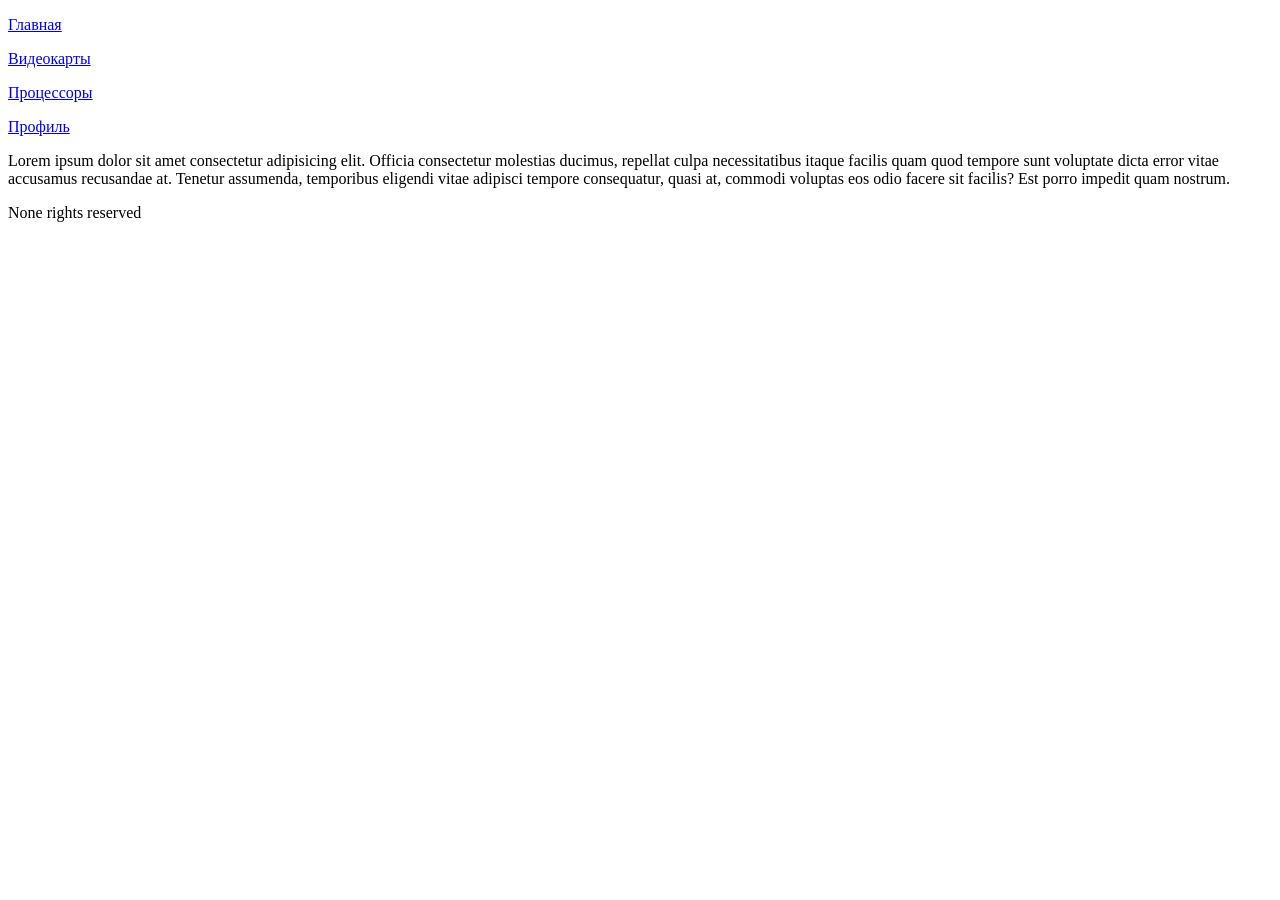
==== static/index.html @ f134addb "continue work" ====
<!DOCTYPE html>
<html lang="ru">
    <head>
        <meta charset="UTF-8">
        <meta name="viewport" content="width=device-width, initial-scale=1.0">
        <link rel="stylesheet" href="static/styles/style.css">
        <title>SPECS-MASTER</title>
    </head>
    <body>
        <header>
            <nav>
                <div class="pages">
                    <a href="/" id="index-page-link" class="link"><p>Главная</p></a>
                    <a href="/gpus" id="gpus-page-link" class="link"><p>Видеокарты</p></a>
                    <a href="/cpus" id="cpus-page-link" class="link"><p>Процессоры</p></a>
                </div>
                <div class="lk-link-wrap">
                    <a href="lk.hrml"><p>Профиль</p></a>
                </div>
            </nav>
        </header>
        <main>
            <section class="about">
                <p>Lorem ipsum dolor sit amet consectetur adipisicing elit. Officia consectetur molestias ducimus, repellat culpa necessitatibus itaque facilis quam quod tempore sunt voluptate dicta error vitae accusamus recusandae at. Tenetur assumenda, temporibus eligendi vitae adipisci tempore consequatur, quasi at, commodi voluptas eos odio facere sit facilis? Est porro impedit quam nostrum.</p>
            </section>
        </main>
        <footer>
            <p>None rights reserved</p>
        </footer>
        <script src="static/scripts/main.js"></script>
    </body>
</html>
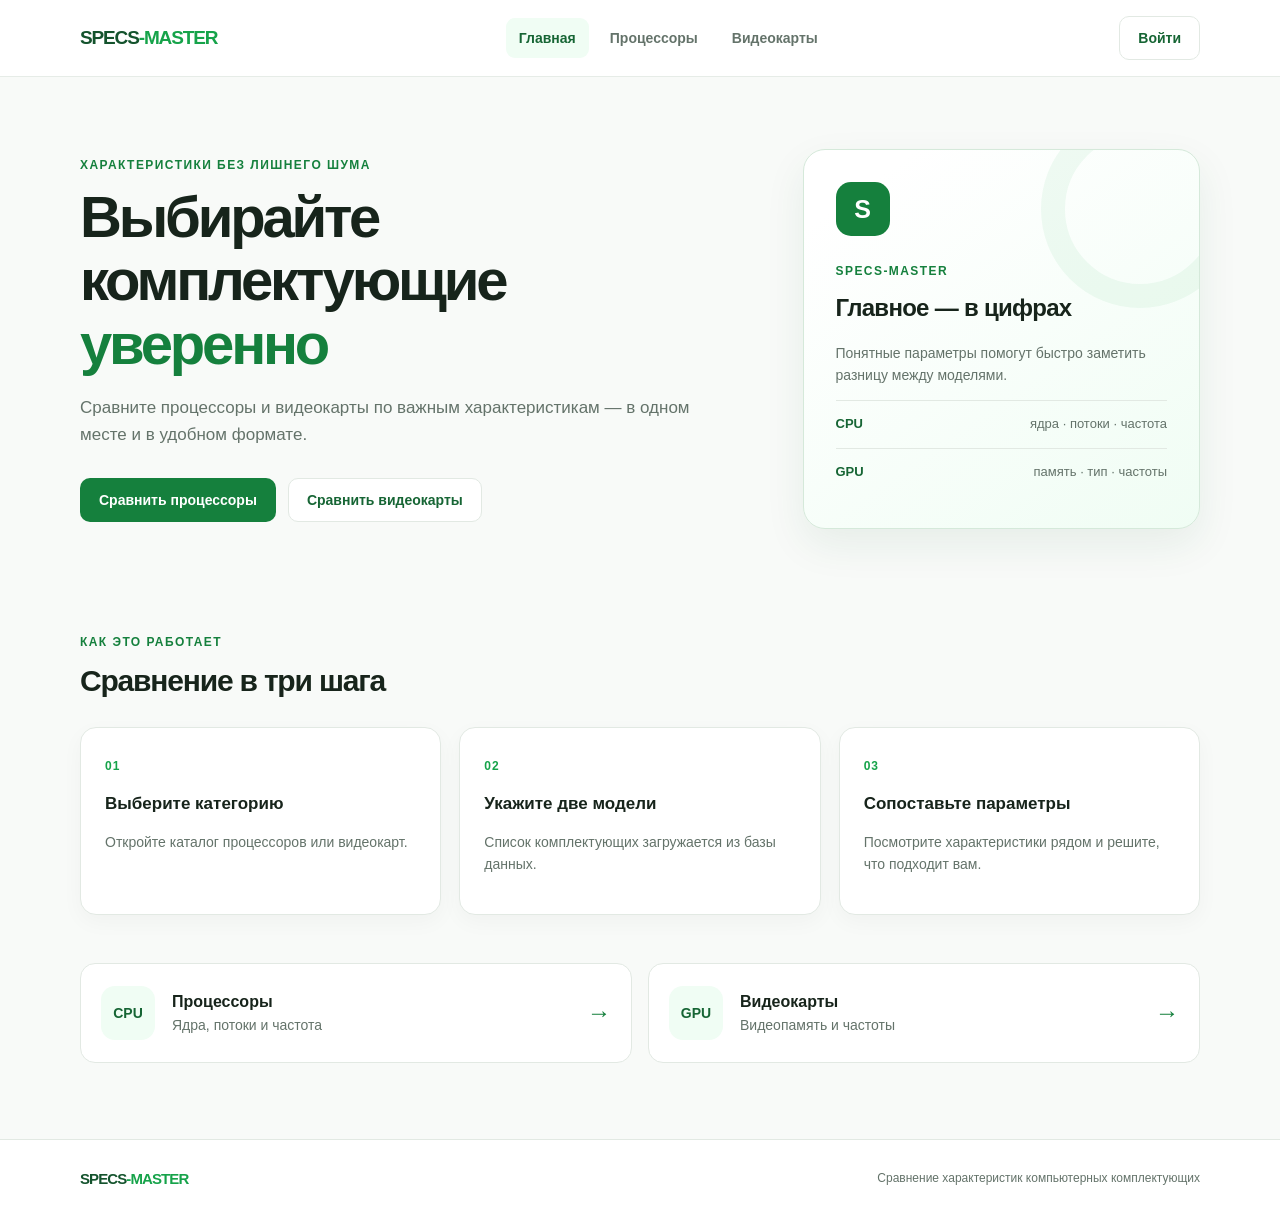
==== commit 0cc75a23: "Copilot work" ====
--- a/static/index.html
+++ b/static/index.html
@@ -1,32 +1,63 @@
 <!DOCTYPE html>
 <html lang="ru">
-    <head>
-        <meta charset="UTF-8">
-        <meta name="viewport" content="width=device-width, initial-scale=1.0">
-        <link rel="stylesheet" href="static/styles/style.css">
-        <title>SPECS-MASTER</title>
-    </head>
-    <body>
-        <header>
-            <nav>
-                <div class="pages">
-                    <a href="/" id="index-page-link" class="link"><p>Главная</p></a>
-                    <a href="/gpus" id="gpus-page-link" class="link"><p>Видеокарты</p></a>
-                    <a href="/cpus" id="cpus-page-link" class="link"><p>Процессоры</p></a>
+<head>
+    <meta charset="UTF-8">
+    <meta name="viewport" content="width=device-width, initial-scale=1.0">
+    <meta name="description" content="Сравнивайте характеристики процессоров и видеокарт в SPECS-MASTER.">
+    <link rel="stylesheet" href="/static/styles/style.css">
+    <title>SPECS-MASTER — сравнение комплектующих</title>
+</head>
+<body>
+    <header class="site-header">
+        <nav class="navigation container" aria-label="Основная навигация">
+            <a class="brand" href="/">SPECS<span>-MASTER</span></a>
+            <div class="nav-links">
+                <a class="nav-link active" href="/">Главная</a>
+                <a class="nav-link" href="/cpus">Процессоры</a>
+                <a class="nav-link" href="/gpus">Видеокарты</a>
+            </div>
+            <div class="account-links">
+                <a class="button button-outline profile-link" href="/lk">Войти</a>
+            </div>
+        </nav>
+    </header>
+    <main>
+        <section class="hero container">
+            <div class="hero-copy">
+                <p class="eyebrow">Характеристики без лишнего шума</p>
+                <h1>Выбирайте комплектующие <span>уверенно</span></h1>
+                <p class="hero-lead">Сравните процессоры и видеокарты по важным характеристикам — в одном месте и в удобном формате.</p>
+                <div class="hero-actions">
+                    <a class="button button-primary" href="/cpus">Сравнить процессоры</a>
+                    <a class="button button-outline" href="/gpus">Сравнить видеокарты</a>
                 </div>
-                <div class="lk-link-wrap">
-                    <a href="lk.hrml"><p>Профиль</p></a>
-                </div>
-            </nav>
-        </header>
-        <main>
-            <section class="about">
-                <p>Lorem ipsum dolor sit amet consectetur adipisicing elit. Officia consectetur molestias ducimus, repellat culpa necessitatibus itaque facilis quam quod tempore sunt voluptate dicta error vitae accusamus recusandae at. Tenetur assumenda, temporibus eligendi vitae adipisci tempore consequatur, quasi at, commodi voluptas eos odio facere sit facilis? Est porro impedit quam nostrum.</p>
-            </section>
-        </main>
-        <footer>
-            <p>None rights reserved</p>
-        </footer>
-        <script src="static/scripts/main.js"></script>
-    </body>
-</html>+            </div>
+            <div class="hero-card" aria-label="Возможности SPECS-MASTER">
+                <div class="hero-card-mark">S</div>
+                <p class="eyebrow">SPECS-MASTER</p>
+                <h2>Главное — в цифрах</h2>
+                <p>Понятные параметры помогут быстро заметить разницу между моделями.</p>
+                <div class="stat-row"><span>CPU</span><span>ядра · потоки · частота</span></div>
+                <div class="stat-row"><span>GPU</span><span>память · тип · частоты</span></div>
+            </div>
+        </section>
+        <section class="container section-block">
+            <div class="section-heading">
+                <p class="eyebrow">Как это работает</p>
+                <h2>Сравнение в три шага</h2>
+            </div>
+            <div class="feature-grid">
+                <article class="feature-card"><span class="feature-number">01</span><h3>Выберите категорию</h3><p>Откройте каталог процессоров или видеокарт.</p></article>
+                <article class="feature-card"><span class="feature-number">02</span><h3>Укажите две модели</h3><p>Список комплектующих загружается из базы данных.</p></article>
+                <article class="feature-card"><span class="feature-number">03</span><h3>Сопоставьте параметры</h3><p>Посмотрите характеристики рядом и решите, что подходит вам.</p></article>
+            </div>
+        </section>
+        <section class="container section-block category-grid">
+            <a class="category-card" href="/cpus"><span class="category-icon">CPU</span><span><strong>Процессоры</strong><small>Ядра, потоки и частота</small></span><span class="category-arrow" aria-hidden="true">→</span></a>
+            <a class="category-card" href="/gpus"><span class="category-icon">GPU</span><span><strong>Видеокарты</strong><small>Видеопамять и частоты</small></span><span class="category-arrow" aria-hidden="true">→</span></a>
+        </section>
+    </main>
+    <footer class="site-footer"><div class="container footer-inner"><span class="brand">SPECS<span>-MASTER</span></span><span>Сравнение характеристик компьютерных комплектующих</span></div></footer>
+    <script src="/static/scripts/main.js"></script>
+</body>
+</html>
--- a/static/styles/style.css
+++ b/static/styles/style.css
@@ -0,0 +1,313 @@
+:root {
+    color-scheme: light;
+    --green-900: #14532d;
+    --green-800: #166534;
+    --green-700: #15803d;
+    --green-600: #16a34a;
+    --green-100: #dcfce7;
+    --green-50: #f0fdf4;
+    --ink: #17241b;
+    --muted: #64736a;
+    --line: #e2e9e3;
+    --page: #f8faf8;
+    --shadow: 0 16px 40px rgba(20, 83, 45, 0.08);
+}
+
+* { box-sizing: border-box; }
+
+body {
+    min-width: 320px;
+    margin: 0;
+    background: var(--page);
+    color: var(--ink);
+    font-family: Inter, "Segoe UI", Arial, sans-serif;
+    line-height: 1.6;
+}
+
+a { color: inherit; text-decoration: none; }
+button, input, select { font: inherit; }
+[hidden] { display: none !important; }
+
+.container {
+    width: min(1120px, calc(100% - 48px));
+    margin-inline: auto;
+}
+
+.site-header {
+    position: sticky;
+    z-index: 5;
+    top: 0;
+    border-bottom: 1px solid rgba(226, 233, 227, 0.85);
+    background: rgba(255, 255, 255, 0.94);
+    backdrop-filter: blur(12px);
+}
+
+.navigation {
+    display: flex;
+    min-height: 76px;
+    align-items: center;
+    justify-content: space-between;
+    gap: 24px;
+}
+
+.brand {
+    flex-shrink: 0;
+    color: var(--green-900);
+    font-size: 19px;
+    font-weight: 800;
+    letter-spacing: -0.06em;
+}
+
+.brand span { color: var(--green-600); }
+.nav-links, .account-links { display: flex; align-items: center; gap: 8px; }
+
+.nav-link {
+    padding: 9px 13px;
+    border-radius: 9px;
+    color: var(--muted);
+    font-size: 14px;
+    font-weight: 600;
+    transition: background 160ms ease, color 160ms ease;
+}
+
+.nav-link:hover, .nav-link.active { background: var(--green-50); color: var(--green-800); }
+
+.button {
+    display: inline-flex;
+    min-height: 44px;
+    align-items: center;
+    justify-content: center;
+    padding: 10px 18px;
+    border: 1px solid transparent;
+    border-radius: 10px;
+    cursor: pointer;
+    font-size: 14px;
+    font-weight: 700;
+    line-height: 1.2;
+    transition: background 160ms ease, border-color 160ms ease, transform 160ms ease;
+}
+
+.button:hover { transform: translateY(-1px); }
+.button-primary { background: var(--green-700); color: white; }
+.button-primary:hover { background: var(--green-800); }
+.button-outline { border-color: var(--line); background: white; color: var(--green-800); }
+.button-outline:hover { border-color: #b7d7c0; background: var(--green-50); }
+
+.nav-admin-link {
+    padding: 7px 10px;
+    color: var(--green-800);
+    font-size: 13px;
+    font-weight: 700;
+}
+
+.hero {
+    display: grid;
+    min-height: 480px;
+    grid-template-columns: minmax(0, 1.25fr) minmax(300px, 0.75fr);
+    align-items: center;
+    gap: 60px;
+    padding-block: 72px;
+}
+
+.hero-copy h1, .page-intro h1 {
+    max-width: 700px;
+    margin: 10px 0 18px;
+    font-size: clamp(36px, 5vw, 58px);
+    letter-spacing: -0.055em;
+    line-height: 1.1;
+}
+
+.hero-copy h1 span { color: var(--green-700); }
+.eyebrow { margin: 0; color: var(--green-700); font-size: 12px; font-weight: 800; letter-spacing: 0.12em; text-transform: uppercase; }
+.hero-lead, .page-intro > p:last-child { max-width: 640px; color: var(--muted); font-size: 17px; }
+.hero-actions { display: flex; flex-wrap: wrap; gap: 12px; margin-top: 30px; }
+
+.hero-card {
+    position: relative;
+    overflow: hidden;
+    padding: 32px;
+    border: 1px solid #d5e9da;
+    border-radius: 22px;
+    background: linear-gradient(145deg, #fff 12%, #f0fdf4 100%);
+    box-shadow: var(--shadow);
+}
+
+.hero-card::after {
+    position: absolute;
+    top: -40px;
+    right: -40px;
+    width: 150px;
+    height: 150px;
+    border: 24px solid rgba(22, 163, 74, 0.06);
+    border-radius: 50%;
+    content: "";
+}
+
+.hero-card-mark {
+    display: grid;
+    width: 54px;
+    height: 54px;
+    margin-bottom: 26px;
+    place-items: center;
+    border-radius: 15px;
+    background: var(--green-700);
+    color: white;
+    font-size: 25px;
+    font-weight: 800;
+}
+
+.hero-card h2 { margin: 8px 0; font-size: 24px; letter-spacing: -0.03em; }
+.hero-card > p:not(.eyebrow) { color: var(--muted); font-size: 14px; }
+.stat-row { display: flex; justify-content: space-between; gap: 12px; padding: 13px 0; border-top: 1px solid var(--line); font-size: 13px; }
+.stat-row span:first-child { color: var(--green-800); font-weight: 800; }
+.stat-row span:last-child { color: var(--muted); text-align: right; }
+.section-block { padding-block: 32px 48px; }
+.section-heading { margin-bottom: 22px; }
+.section-heading h2 { margin: 5px 0; font-size: 30px; letter-spacing: -0.04em; }
+
+.feature-grid, .auth-grid, .admin-grid {
+    display: grid;
+    grid-template-columns: repeat(3, minmax(0, 1fr));
+    gap: 18px;
+}
+
+.feature-card, .panel {
+    border: 1px solid var(--line);
+    border-radius: 16px;
+    background: white;
+    box-shadow: 0 7px 22px rgba(23, 36, 27, 0.035);
+}
+
+.feature-card { padding: 24px; }
+.feature-number { color: var(--green-600); font-size: 12px; font-weight: 800; letter-spacing: 0.08em; }
+.feature-card h3 { margin: 12px 0 5px; font-size: 17px; }
+.feature-card p, .category-card small { color: var(--muted); font-size: 14px; }
+
+.category-grid {
+    display: grid;
+    grid-template-columns: repeat(2, minmax(0, 1fr));
+    gap: 16px;
+    padding-top: 0;
+    padding-bottom: 76px;
+}
+
+.category-card {
+    display: flex;
+    min-height: 100px;
+    align-items: center;
+    gap: 17px;
+    padding: 20px;
+    border: 1px solid var(--line);
+    border-radius: 15px;
+    background: white;
+    transition: border-color 160ms ease, transform 160ms ease;
+}
+
+.category-card:hover { transform: translateY(-2px); border-color: #b7d7c0; }
+.category-icon { display: grid; width: 54px; height: 54px; flex-shrink: 0; place-items: center; border-radius: 14px; background: var(--green-50); color: var(--green-800); font-size: 14px; font-weight: 800; }
+.category-card strong, .category-card small { display: block; }
+.category-card strong { font-size: 16px; }
+.category-arrow { margin-left: auto; color: var(--green-700); font-size: 24px; }
+
+.page-content { min-height: calc(100vh - 156px); padding-block: 54px 76px; }
+.narrow-content { max-width: 900px; }
+.page-intro { margin-bottom: 30px; }
+.page-intro h1 { font-size: clamp(34px, 4vw, 46px); }
+.page-intro > p:last-child { margin-bottom: 0; font-size: 16px; }
+.panel { padding: 26px; }
+
+.comparison-form {
+    display: grid;
+    grid-template-columns: minmax(0, 1fr) 42px minmax(0, 1fr);
+    align-items: end;
+    gap: 18px;
+}
+
+.form-group, .stacked-form { display: flex; flex-direction: column; }
+.form-group label, .stacked-form label, .field-row label { margin-bottom: 7px; color: #314238; font-size: 13px; font-weight: 700; }
+
+select, input {
+    width: 100%;
+    min-height: 46px;
+    padding: 10px 12px;
+    border: 1px solid #d8e1da;
+    border-radius: 9px;
+    outline: none;
+    background: white;
+    color: var(--ink);
+}
+
+select:focus, input:focus { border-color: var(--green-600); box-shadow: 0 0 0 3px rgba(22, 163, 74, 0.12); }
+input[type="file"] { height: auto; min-height: 46px; padding: 6px; color: var(--muted); font-size: 13px; }
+input[type="file"]::file-selector-button { min-height: 32px; margin-right: 10px; padding: 6px 11px; border: 0; border-radius: 7px; background: var(--green-50); color: var(--green-800); cursor: pointer; font: inherit; font-weight: 700; }
+.versus { align-self: center; margin-top: 24px; color: #8a9a8f; font-size: 11px; font-weight: 800; text-align: center; }
+.form-actions { display: flex; grid-column: 1 / -1; justify-content: flex-end; gap: 10px; padding-top: 3px; }
+.status-message { min-height: 1.5em; margin: 14px 0 0; color: var(--green-800); font-size: 14px; }
+.status-error { color: #b42318; }
+.comparison-result { margin-top: 28px; }
+.result-heading { margin: 0 0 14px; font-size: 22px; letter-spacing: -0.03em; }
+.table-scroll { overflow-x: auto; border: 1px solid var(--line); border-radius: 14px; background: white; }
+.comparison-table { width: 100%; border-collapse: collapse; text-align: left; }
+.comparison-table th, .comparison-table td { min-width: 150px; padding: 15px 18px; border-bottom: 1px solid var(--line); }
+.comparison-table thead th { background: var(--green-50); color: var(--green-900); font-size: 14px; }
+.comparison-table tbody th { color: var(--muted); font-size: 13px; font-weight: 600; }
+.comparison-table tbody td { font-weight: 700; }
+.comparison-table tr:last-child > * { border-bottom: 0; }
+.comparison-product { display: flex; min-width: 150px; flex-direction: column; align-items: flex-start; gap: 8px; }
+.comparison-product-image { width: 120px; height: 88px; object-fit: contain; border-radius: 8px; background: white; }
+.comparison-product-image[hidden] { display: none; }
+
+.auth-grid { grid-template-columns: repeat(2, minmax(0, 1fr)); align-items: start; }
+.auth-card h2, .admin-card h2, .account-cta h2 { margin: 0 0 18px; font-size: 21px; letter-spacing: -0.03em; }
+.stacked-form { gap: 8px; }
+.stacked-form label:not(:first-child) { margin-top: 6px; }
+.stacked-form .button { margin-top: 12px; }
+.field-hint { color: var(--muted); font-size: 11px; font-weight: 400; }
+.account-panel { padding: 30px; }
+.account-cta { text-align: center; }
+.account-cta p { margin: -8px 0 22px; color: var(--muted); }
+.profile-heading { display: flex; align-items: center; gap: 16px; }
+.profile-avatar { width: 68px; height: 68px; flex-shrink: 0; border: 1px solid var(--line); border-radius: 18px; background: var(--green-50); object-fit: cover; }
+.profile-heading h2 { margin: 0; font-size: 23px; }
+.profile-details { margin: 24px 0; border-top: 1px solid var(--line); }
+.profile-details > div { display: flex; justify-content: space-between; gap: 18px; padding: 14px 0; border-bottom: 1px solid var(--line); }
+.profile-details dt { color: var(--muted); }
+.profile-details dd { margin: 0; font-weight: 700; text-align: right; }
+.profile-actions { display: flex; flex-wrap: wrap; gap: 10px; }
+.avatar-upload-form { display: grid; max-width: 440px; gap: 9px; margin-top: 26px; padding-top: 22px; border-top: 1px solid var(--line); }
+.avatar-upload-form label { color: #314238; font-size: 13px; font-weight: 700; }
+.avatar-upload-form .button { justify-self: start; }
+.admin-grid { grid-template-columns: repeat(2, minmax(0, 1fr)); align-items: start; }
+.admin-card { padding: 24px; }
+.field-row { display: grid; grid-template-columns: repeat(2, minmax(0, 1fr)); gap: 12px; margin: 4px 0; }
+.field-row > div { min-width: 0; }
+
+.site-footer { border-top: 1px solid var(--line); background: white; }
+.footer-inner { display: flex; min-height: 78px; align-items: center; justify-content: space-between; gap: 18px; color: var(--muted); font-size: 12px; }
+.footer-inner .brand { font-size: 15px; }
+
+@media (max-width: 760px) {
+    .container { width: min(100% - 32px, 600px); }
+    .navigation { min-height: 68px; flex-wrap: wrap; gap: 6px 12px; padding-block: 11px; }
+    .brand { font-size: 17px; }
+    .nav-links { order: 3; width: 100%; justify-content: center; border-top: 1px solid var(--line); padding-top: 6px; }
+    .nav-link { padding: 7px 10px; font-size: 13px; }
+    .account-links .button { min-height: 38px; padding: 8px 12px; font-size: 12px; }
+    .nav-admin-link { font-size: 12px; }
+    .hero { min-height: 0; grid-template-columns: 1fr; gap: 34px; padding-block: 52px 30px; }
+    .hero-copy h1 { font-size: clamp(38px, 11vw, 54px); }
+    .hero-card { padding: 25px; }
+    .feature-grid, .auth-grid, .admin-grid { grid-template-columns: 1fr; }
+    .category-grid { grid-template-columns: 1fr; padding-bottom: 52px; }
+    .page-content { padding-block: 38px 55px; }
+    .panel { padding: 20px; }
+    .comparison-form { grid-template-columns: 1fr; gap: 14px; }
+    .versus { margin: -4px 0; }
+    .form-actions { justify-content: stretch; padding-top: 5px; }
+    .form-actions .button { flex: 1; }
+    .footer-inner { min-height: 70px; flex-wrap: wrap; justify-content: center; gap: 4px 16px; padding-block: 15px; text-align: center; }
+}
+
+@media (prefers-reduced-motion: reduce) {
+    *, *::before, *::after { scroll-behavior: auto !important; transition-duration: 0.01ms !important; }
+}
